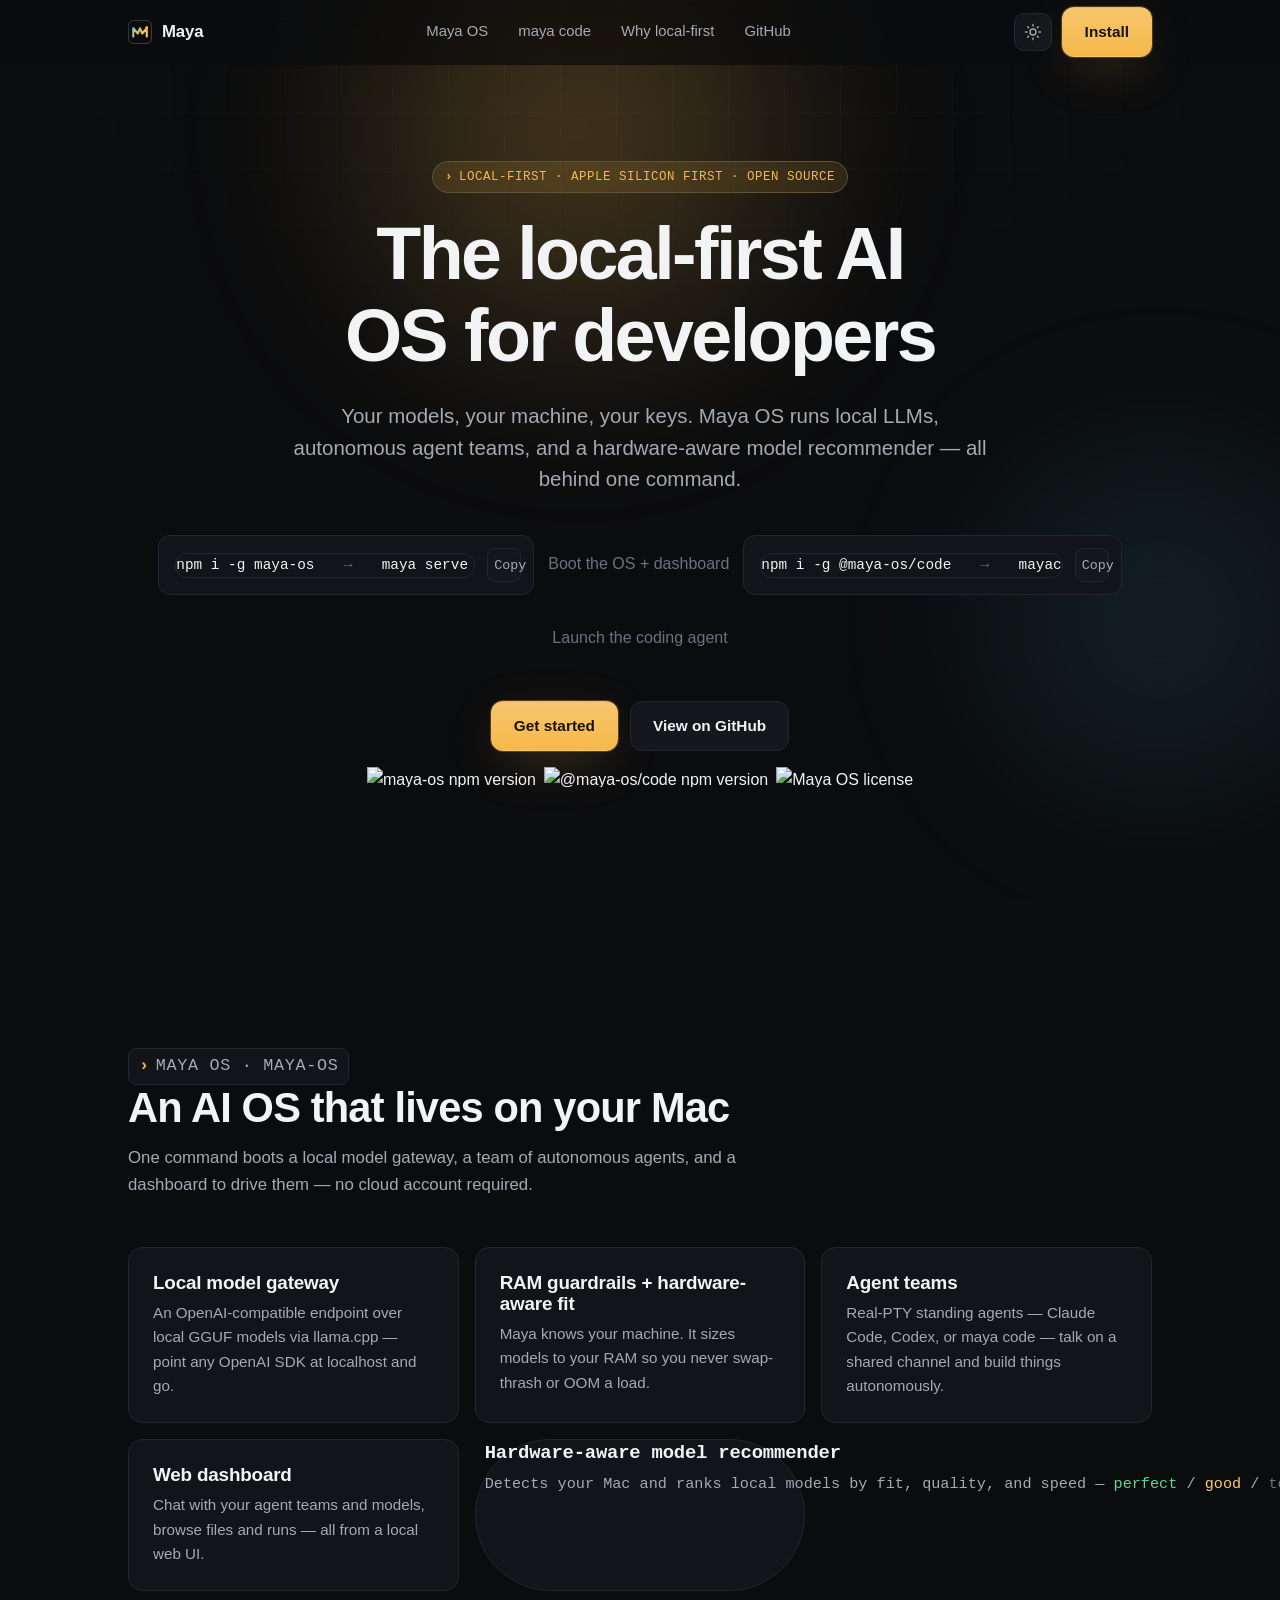
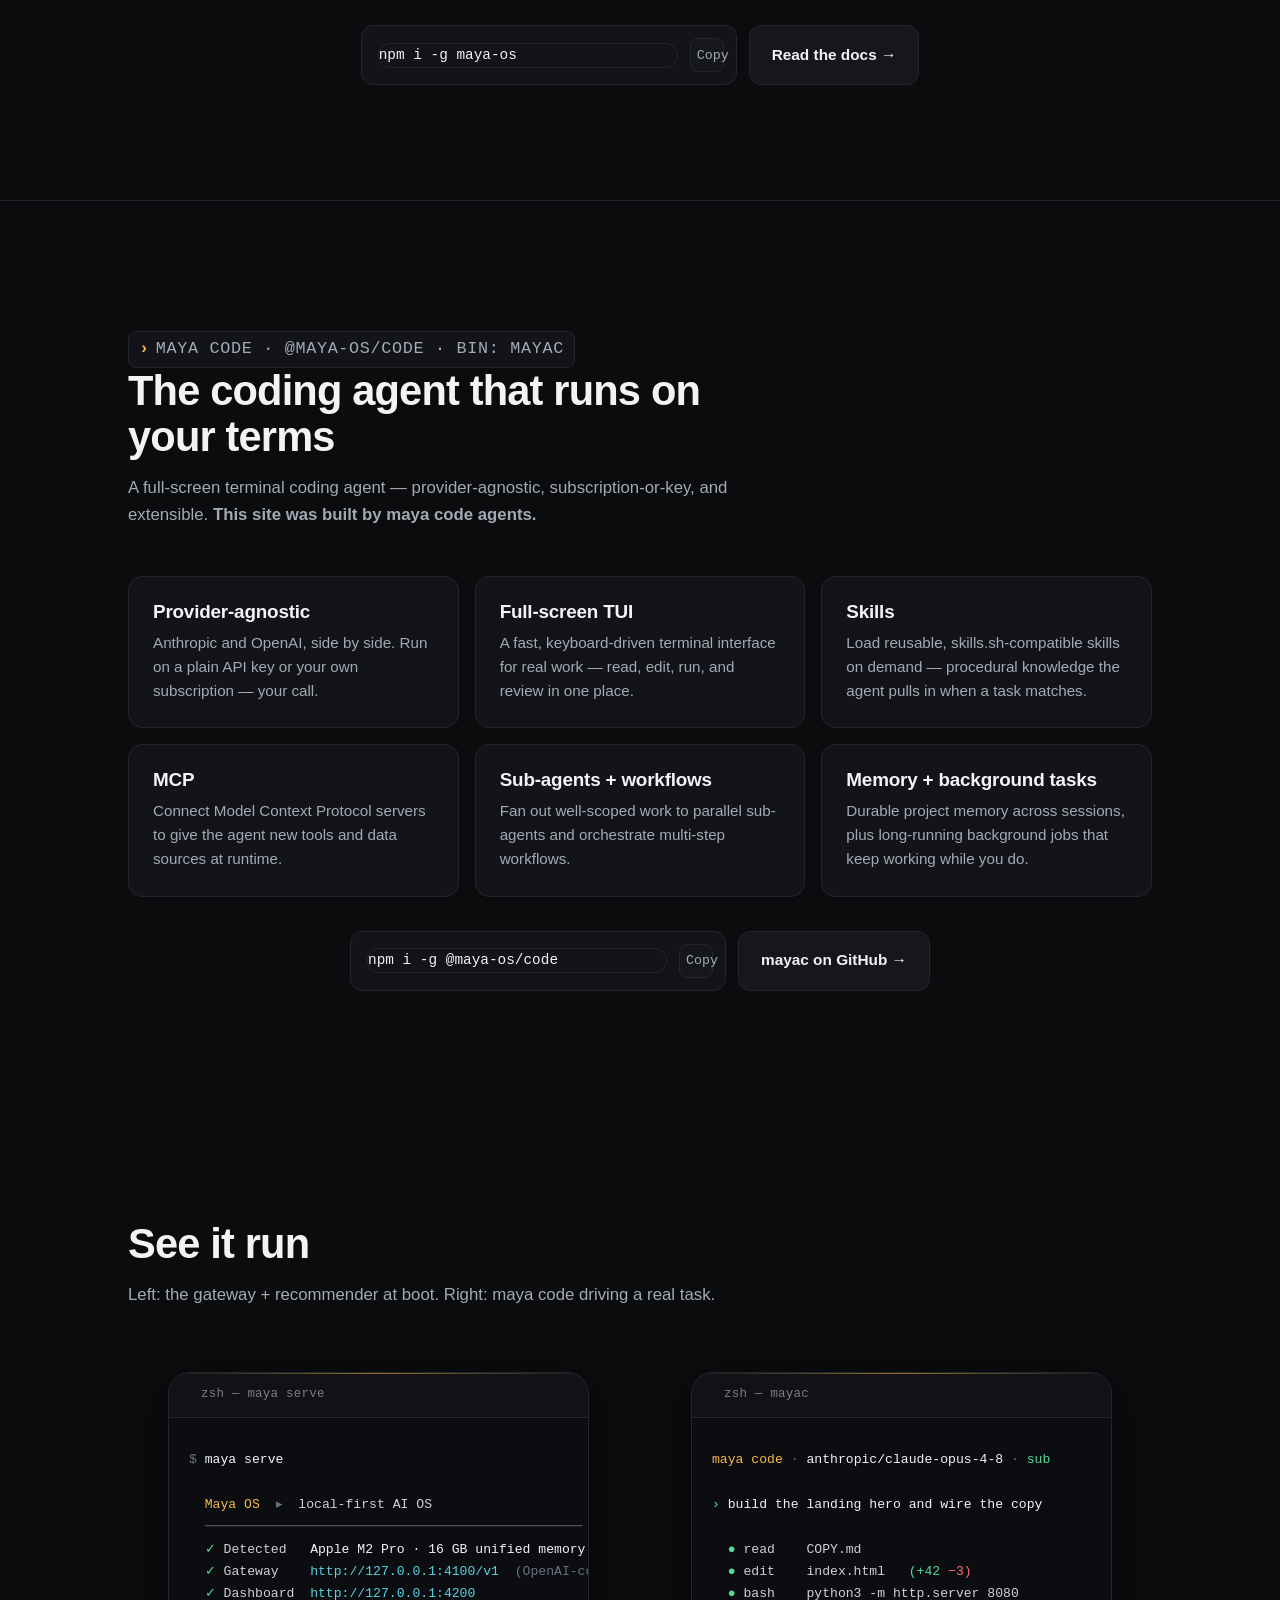
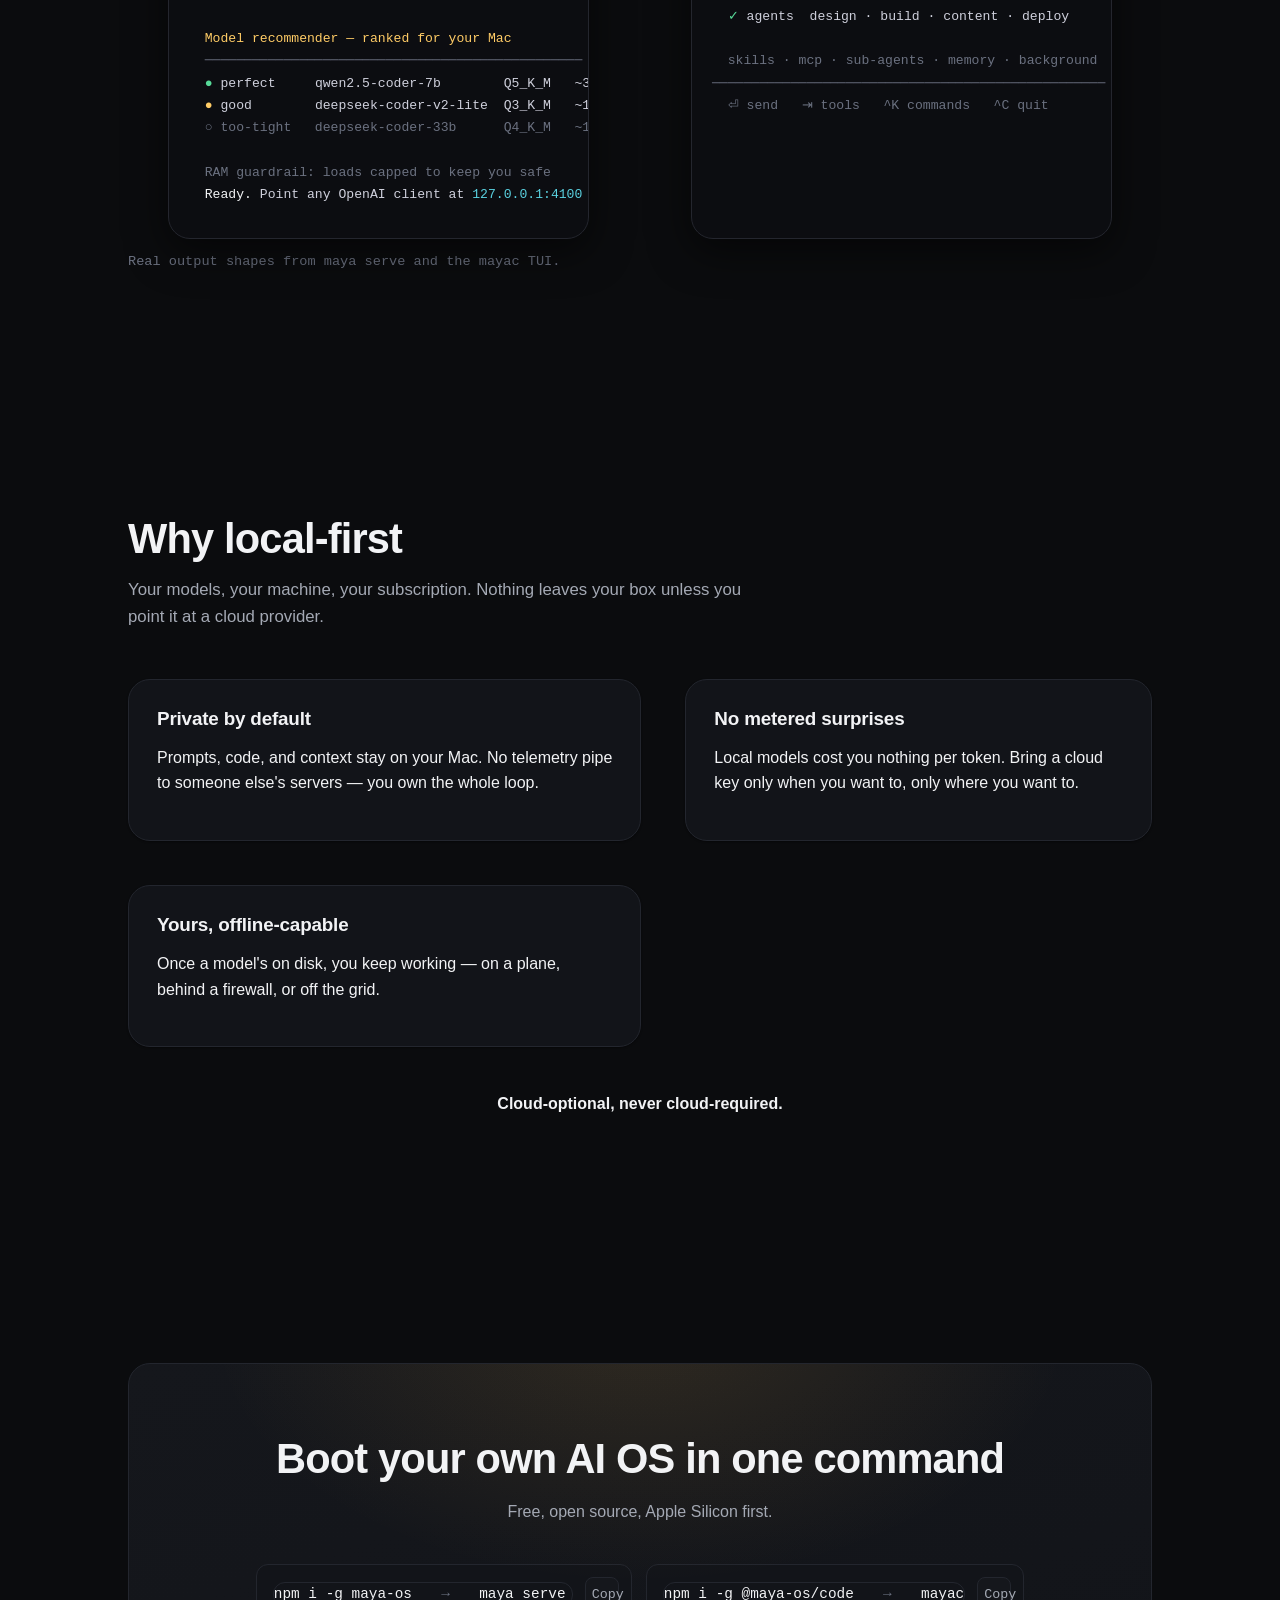
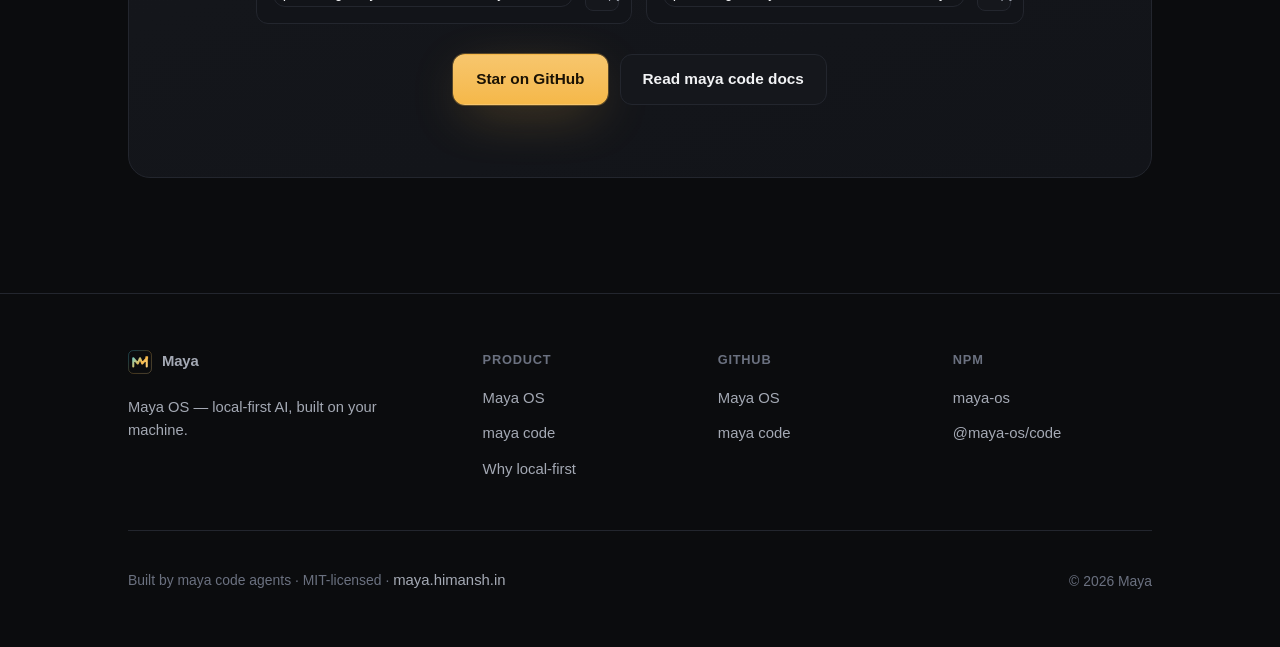
==== index.html @ 00406a9e "Maya OS landing page Static landing page for Maya OS and maya code: hero with copy-to-clipboard inst" ====
<!doctype html>
<html lang="en">
<head>
<meta charset="utf-8" />
<meta name="viewport" content="width=device-width, initial-scale=1" />

<title>Maya OS — the local-first AI OS for developers</title>
<meta name="description" content="Run local GGUF models, autonomous agent teams, and a hardware-aware model recommender on your own Mac. One command: maya serve. Plus maya code, the coding agent." />
<meta name="theme-color" content="#0b0c0e" media="(prefers-color-scheme: dark)" />
<meta name="theme-color" content="#ffffff" media="(prefers-color-scheme: light)" />
<meta name="color-scheme" content="dark light" />

<link rel="canonical" href="https://maya.himansh.in/" />

<!-- Icons -->
<link rel="icon" href="/favicon.svg" type="image/svg+xml" />
<link rel="icon" href="/favicon-32.png" sizes="32x32" type="image/png" />
<link rel="apple-touch-icon" href="/apple-touch-icon.png" />
<link rel="manifest" href="/site.webmanifest" />

<!-- Open Graph -->
<meta property="og:type" content="website" />
<meta property="og:site_name" content="Maya OS" />
<meta property="og:title" content="Maya OS — the local-first AI OS for developers" />
<meta property="og:description" content="Run local GGUF models, autonomous agent teams, and a hardware-aware model recommender on your own Mac. One command: maya serve. Plus maya code, the coding agent." />
<meta property="og:url" content="https://maya.himansh.in/" />
<meta property="og:image" content="https://maya.himansh.in/og-image.png" />
<meta property="og:image:width" content="1200" />
<meta property="og:image:height" content="630" />
<meta property="og:image:alt" content="Maya OS — a local-first AI OS for developers. Install: npm i -g maya-os → maya serve" />

<!-- Twitter -->
<meta name="twitter:card" content="summary_large_image" />
<meta name="twitter:title" content="Maya OS — the local-first AI OS for developers" />
<meta name="twitter:description" content="Run local GGUF models, autonomous agent teams, and a hardware-aware model recommender on your own Mac. One command: maya serve." />
<meta name="twitter:image" content="https://maya.himansh.in/og-image.png" />
<meta name="twitter:image:alt" content="Maya OS — a local-first AI OS for developers." />

<link rel="sitemap" type="application/xml" href="/sitemap.xml" />
<link rel="stylesheet" href="/styles.css" />
</head>
<body>
<a class="skip-link" href="#hero">Skip to content</a>

<div class="bg-fx" aria-hidden="true"><div class="grid-lines"></div></div>

<!-- ── nav ─────────────────────────────────────────────────────────── -->
<header class="nav">
  <div class="nav-inner container">
    <a class="brand" href="#hero" aria-label="Maya — home">
      <img src="/favicon.svg" alt="" width="24" height="24" />
      <span>Maya</span>
    </a>

    <nav class="nav-links nav-desktop-only" aria-label="Primary">
      <a href="#maya-os">Maya OS</a>
      <a href="#maya-code">maya code</a>
      <a href="#why-local-first">Why local-first</a>
      <a href="https://github.com/iamthehimansh/Maya-os" rel="noopener">GitHub</a>
    </nav>

    <div class="nav-right">
      <button id="theme-toggle" class="icon-btn theme-toggle" type="button" aria-label="Switch to light theme">
        <svg width="18" height="18" viewBox="0 0 24 24" fill="none" stroke="currentColor" stroke-width="1.8" stroke-linecap="round" aria-hidden="true">
          <circle cx="12" cy="12" r="4" /><path d="M12 2v2M12 20v2M2 12h2M20 12h2M4.9 4.9l1.4 1.4M17.7 17.7l1.4 1.4M19.1 4.9l-1.4 1.4M6.3 17.7l-1.4 1.4" />
        </svg>
      </button>
      <a class="btn btn-primary nav-cta" href="#get-started">Install</a>
    </div>
  </div>
</header>

<main>

  <!-- ── hero ──────────────────────────────────────────────────────── -->
  <section class="hero" id="hero">
    <div class="container wrap">
      <p class="eyebrow">Local-first · Apple&nbsp;Silicon first · Open source</p>
      <h1>The local-first AI OS for developers</h1>
      <p class="hero-sub">
        Your models, your machine, your keys. Maya OS runs local LLMs, autonomous agent
        teams, and a hardware-aware model recommender — all behind one command.
      </p>

      <div class="installs">
        <div class="copy-cmd">
          <code class="cmd">npm i -g maya-os<span class="t-dim">&nbsp;&nbsp;→&nbsp;&nbsp;</span>maya serve</code>
          <button class="copy-btn" type="button" data-copy="npm i -g maya-os" aria-label="Copy: npm i -g maya-os">Copy</button>
        </div>
        <p class="t-dim">Boot the OS + dashboard</p>

        <div class="copy-cmd">
          <code class="cmd">npm i -g @maya-os/code<span class="t-dim">&nbsp;&nbsp;→&nbsp;&nbsp;</span>mayac</code>
          <button class="copy-btn" type="button" data-copy="npm i -g @maya-os/code" aria-label="Copy: npm i -g @maya-os/code">Copy</button>
        </div>
        <p class="t-dim">Launch the coding agent</p>
      </div>

      <div class="hero-cta">
        <a class="btn btn-primary" href="#get-started">Get started</a>
        <a class="btn btn-ghost" href="https://github.com/iamthehimansh/Maya-os" rel="noopener">View on GitHub</a>
      </div>

      <p class="badges">
        <a href="https://www.npmjs.com/package/maya-os" rel="noopener"><img src="https://img.shields.io/npm/v/maya-os?color=6d5efc&label=maya-os" alt="maya-os npm version" height="20" /></a>
        <a href="https://www.npmjs.com/package/@maya-os/code" rel="noopener"><img src="https://img.shields.io/npm/v/%40maya-os%2Fcode?color=6d5efc&label=%40maya-os%2Fcode" alt="@maya-os/code npm version" height="20" /></a>
        <a href="https://github.com/iamthehimansh/Maya-os" rel="noopener"><img src="https://img.shields.io/github/license/iamthehimansh/Maya-os?color=444" alt="Maya OS license" height="20" /></a>
      </p>
    </div>
  </section>

  <!-- ── Maya OS ───────────────────────────────────────────────────── -->
  <section class="product" id="maya-os">
    <div class="container wrap">
      <div class="section-head reveal">
        <p class="eyebrow product-tag">Maya OS · maya-os</p>
        <h2>An AI OS that lives on your Mac</h2>
        <p class="lead">
          One command boots a local model gateway, a team of autonomous agents, and a
          dashboard to drive them — no cloud account required.
        </p>
      </div>

      <div class="feature-grid">
        <article class="card reveal">
          <h3>Local model gateway</h3>
          <p>An OpenAI-compatible endpoint over local GGUF models via llama.cpp — point any OpenAI SDK at localhost and go.</p>
        </article>
        <article class="card reveal">
          <h3>RAM guardrails + hardware-aware fit</h3>
          <p>Maya knows your machine. It sizes models to your RAM so you never swap-thrash or OOM a load.</p>
        </article>
        <article class="card reveal">
          <h3>Agent teams</h3>
          <p>Real-PTY standing agents — Claude Code, Codex, or maya code — talk on a shared channel and build things autonomously.</p>
        </article>
        <article class="card reveal">
          <h3>Web dashboard</h3>
          <p>Chat with your agent teams and models, browse files and runs — all from a local web UI.</p>
        </article>
        <article class="card fit reveal">
          <h3>Hardware-aware model recommender</h3>
          <p>Detects your Mac and ranks local models by fit, quality, and speed — <span class="t-green">perfect</span> / <span class="t-yellow">good</span> / <span class="t-dim">too-tight</span> — so you download the right one the first time.</p>
        </article>
      </div>

      <div class="hero-cta">
        <div class="copy-cmd">
          <code class="cmd">npm i -g maya-os</code>
          <button class="copy-btn" type="button" data-copy="npm i -g maya-os" aria-label="Copy: npm i -g maya-os">Copy</button>
        </div>
        <a class="btn btn-ghost" href="https://github.com/iamthehimansh/Maya-os" rel="noopener">Read the docs →</a>
      </div>
    </div>
  </section>

  <!-- ── maya code ─────────────────────────────────────────────────── -->
  <section class="product" id="maya-code">
    <div class="container wrap">
      <div class="section-head reveal">
        <p class="eyebrow product-tag">maya code · @maya-os/code · bin: mayac</p>
        <h2>The coding agent that runs on your terms</h2>
        <p class="lead">
          A full-screen terminal coding agent — provider-agnostic, subscription-or-key, and
          extensible. <strong>This site was built by maya code agents.</strong>
        </p>
      </div>

      <div class="feature-grid">
        <article class="card reveal">
          <h3>Provider-agnostic</h3>
          <p>Anthropic and OpenAI, side by side. Run on a plain API key or your own subscription — your call.</p>
        </article>
        <article class="card reveal">
          <h3>Full-screen TUI</h3>
          <p>A fast, keyboard-driven terminal interface for real work — read, edit, run, and review in one place.</p>
        </article>
        <article class="card reveal">
          <h3>Skills</h3>
          <p>Load reusable, skills.sh-compatible skills on demand — procedural knowledge the agent pulls in when a task matches.</p>
        </article>
        <article class="card reveal">
          <h3>MCP</h3>
          <p>Connect Model Context Protocol servers to give the agent new tools and data sources at runtime.</p>
        </article>
        <article class="card reveal">
          <h3>Sub-agents + workflows</h3>
          <p>Fan out well-scoped work to parallel sub-agents and orchestrate multi-step workflows.</p>
        </article>
        <article class="card reveal">
          <h3>Memory + background tasks</h3>
          <p>Durable project memory across sessions, plus long-running background jobs that keep working while you do.</p>
        </article>
      </div>

      <div class="hero-cta">
        <div class="copy-cmd">
          <code class="cmd">npm i -g @maya-os/code</code>
          <button class="copy-btn" type="button" data-copy="npm i -g @maya-os/code" aria-label="Copy: npm i -g @maya-os/code">Copy</button>
        </div>
        <a class="btn btn-ghost" href="https://github.com/iamthehimansh/Mayac" rel="noopener">mayac on GitHub →</a>
      </div>
    </div>
  </section>

  <!-- ── showcase ──────────────────────────────────────────────────── -->
  <section class="showcase" id="showcase">
    <div class="container wrap">
      <div class="section-head reveal">
        <h2>See it run</h2>
        <p class="lead">Left: the gateway + recommender at boot. Right: maya code driving a real task.</p>
      </div>

      <div class="showcase-grid">
        <figure class="terminal reveal">
          <div class="terminal__bar term-bar">
            <span class="term-dots" aria-hidden="true"></span>
            <span class="term-title">zsh — maya serve</span>
          </div>
          <pre class="terminal__body term-body"><code><span class="t-dim">$</span> <span class="t-white">maya serve</span>

  <span class="t-violet">Maya OS</span>  <span class="t-dim">▸</span>  local-first AI OS
  <span class="t-dim">────────────────────────────────────────────────</span>
  <span class="t-green">✓</span> Detected   <span class="t-white">Apple M2 Pro · 16 GB unified memory</span>
  <span class="t-green">✓</span> Gateway    <span class="t-cyan">http://127.0.0.1:4100/v1</span>  <span class="t-dim">(OpenAI-compatible)</span>
  <span class="t-green">✓</span> Dashboard  <span class="t-cyan">http://127.0.0.1:4200</span>

  <span class="t-yellow">Model recommender — ranked for your Mac</span>
  <span class="t-dim">────────────────────────────────────────────────</span>
  <span class="t-green">●</span> perfect     qwen2.5-coder-7b        Q5_K_M   ~30 tok/s
  <span class="t-yellow">●</span> good        deepseek-coder-v2-lite  Q3_K_M   ~110 tok/s
  <span class="t-dim">○ too-tight   deepseek-coder-33b      Q4_K_M   ~19 GB</span>

  <span class="t-dim">RAM guardrail: loads capped to keep you safe</span>
  <span class="t-white">Ready.</span> Point any OpenAI client at <span class="t-cyan">127.0.0.1:4100</span> <span class="t-dim">→</span></code></pre>
        </figure>

        <figure class="terminal reveal">
          <div class="terminal__bar term-bar">
            <span class="term-dots" aria-hidden="true"></span>
            <span class="term-title">zsh — mayac</span>
          </div>
          <pre class="terminal__body term-body"><code><span class="t-violet">maya code</span> <span class="t-dim">·</span> <span class="t-white">anthropic/claude-opus-4-8</span> <span class="t-dim">·</span> <span class="t-green">sub</span>

<span class="t-cyan">›</span> <span class="t-white">build the landing hero and wire the copy</span>

  <span class="t-green">●</span> read    COPY.md
  <span class="t-green">●</span> edit    index.html   <span class="t-green">(+42</span> <span class="t-red">−3)</span>
  <span class="t-green">●</span> bash    python3 -m http.server 8080
  <span class="t-green">✓</span> agents  design · build · content · deploy

  <span class="t-dim">skills · mcp · sub-agents · memory · background</span>
<span class="t-dim">──────────────────────────────────────────────────</span>
  <span class="t-dim">⏎ send   ⇥ tools   ^K commands   ^C quit</span></code></pre>
        </figure>
      </div>
      <p class="term-caption">Real output shapes from <code>maya serve</code> and the <code>mayac</code> TUI.</p>
    </div>
  </section>

  <!-- ── why local-first ───────────────────────────────────────────── -->
  <section class="local" id="why-local-first">
    <div class="container wrap">
      <div class="section-head reveal">
        <h2>Why local-first</h2>
        <p class="lead">
          Your models, your machine, your subscription. Nothing leaves your box unless you
          point it at a cloud provider.
        </p>
      </div>

      <div class="local-grid">
        <article class="local-panel reveal">
          <h3>Private by default</h3>
          <p>Prompts, code, and context stay on your Mac. No telemetry pipe to someone else's servers — you own the whole loop.</p>
        </article>
        <article class="local-panel reveal">
          <h3>No metered surprises</h3>
          <p>Local models cost you nothing per token. Bring a cloud key only when you want to, only where you want to.</p>
        </article>
        <article class="local-panel reveal">
          <h3>Yours, offline-capable</h3>
          <p>Once a model's on disk, you keep working — on a plane, behind a firewall, or off the grid.</p>
        </article>
      </div>

      <p class="trust"><strong>Cloud-optional, never cloud-required.</strong></p>
    </div>
  </section>

  <!-- ── final CTA ─────────────────────────────────────────────────── -->
  <section class="cta-band" id="get-started">
    <div class="container wrap">
      <div class="cta-panel reveal">
        <h2>Boot your own AI OS in one command</h2>
        <p class="lead">Free, open source, Apple Silicon first.</p>

        <div class="installs">
          <div class="copy-cmd">
            <code class="cmd">npm i -g maya-os<span class="t-dim">&nbsp;&nbsp;→&nbsp;&nbsp;</span>maya serve</code>
            <button class="copy-btn" type="button" data-copy="npm i -g maya-os" aria-label="Copy: npm i -g maya-os">Copy</button>
          </div>
          <div class="copy-cmd">
            <code class="cmd">npm i -g @maya-os/code<span class="t-dim">&nbsp;&nbsp;→&nbsp;&nbsp;</span>mayac</code>
            <button class="copy-btn" type="button" data-copy="npm i -g @maya-os/code" aria-label="Copy: npm i -g @maya-os/code">Copy</button>
          </div>
        </div>

        <div class="hero-cta">
          <a class="btn btn-primary" href="https://github.com/iamthehimansh/Maya-os" rel="noopener">Star on GitHub</a>
          <a class="btn btn-ghost" href="https://github.com/iamthehimansh/Mayac" rel="noopener">Read maya code docs</a>
        </div>
      </div>
    </div>
  </section>

</main>

<!-- ── footer ──────────────────────────────────────────────────────── -->
<footer class="footer">
  <div class="container wrap">
    <div class="footer-grid">
      <div class="footer-brand">
        <a class="brand" href="#hero" aria-label="Maya — home">
          <img src="/favicon.svg" alt="" width="24" height="24" />
          <span>Maya</span>
        </a>
        <p class="t-dim">Maya OS — local-first AI, built on your machine.</p>
      </div>

      <nav aria-label="Product">
        <h4>Product</h4>
        <ul>
          <li><a href="https://www.npmjs.com/package/maya-os" rel="noopener">Maya OS</a></li>
          <li><a href="https://www.npmjs.com/package/@maya-os/code" rel="noopener">maya code</a></li>
          <li><a href="#why-local-first">Why local-first</a></li>
        </ul>
      </nav>

      <nav aria-label="GitHub">
        <h4>GitHub</h4>
        <ul>
          <li><a href="https://github.com/iamthehimansh/Maya-os" rel="noopener">Maya OS</a></li>
          <li><a href="https://github.com/iamthehimansh/Mayac" rel="noopener">maya code</a></li>
        </ul>
      </nav>

      <nav aria-label="npm">
        <h4>npm</h4>
        <ul>
          <li><a href="https://www.npmjs.com/package/maya-os" rel="noopener">maya-os</a></li>
          <li><a href="https://www.npmjs.com/package/@maya-os/code" rel="noopener">@maya-os/code</a></li>
        </ul>
      </nav>
    </div>

    <div class="footer-bottom">
      <p>Built by maya code agents · MIT-licensed · <a href="https://maya.himansh.in">maya.himansh.in</a></p>
      <p class="t-dim">© <span id="year">2026</span> Maya</p>
    </div>
  </div>
</footer>

<div id="toast" class="toast" role="status" aria-live="polite"></div>

<script src="/main.js" defer></script>
</body>
</html>
---- styles.css ----
/* ==========================================================================
   Maya — landing page styles
   Static, dependency-free. Dark by default, light supported.
   ========================================================================== */

:root {
  /* palette (dark, default) — "your machine, your heat" */
  --bg:            #0b0c0e;
  --bg-elev:       #101216;
  --bg-elev-2:     #15171c;
  --surface:       #121419;
  --border:        #23262e;
  --border-strong: #343842;
  --text:          #f2f3f5;
  --text-dim:      #a4a9b4;
  --text-faint:    #6b7180;
  --accent:        #f5b849;   /* amber — local filament / warmth */
  --accent-2:      #5ad1e0;   /* cyan — cool secondary */
  --accent-ink:    #1a1204;   /* text on amber fills */
  --accent-soft:   rgba(245,184,73,0.12);
  --danger:        #ff6b6b;
  --warn:          #ffcc66;
  --ok:            #57d998;

  /* terminal */
  --term-bg:       #0c0d11;
  --term-border:   #24262e;

  --radius:   14px;
  --radius-sm: 9px;
  --radius-lg: 22px;

  --shadow-1: 0 1px 2px rgba(0,0,0,.4);
  --shadow-2: 0 12px 40px rgba(0,0,0,.55);
  --shadow-glow: 0 0 0 1px rgba(245,184,73,.28), 0 14px 54px -14px rgba(245,184,73,.42);

  --font-sans: "Inter", -apple-system, BlinkMacSystemFont, "Segoe UI", Roboto, Helvetica, Arial, sans-serif;
  --font-mono: "JetBrains Mono", ui-monospace, "SF Mono", SFMono-Regular, Menlo, Consolas, monospace;

  --maxw: 1120px;
  --gutter: clamp(20px, 5vw, 48px);
}

:root[data-theme="light"] {
  --bg:            #fcfbf8;
  --bg-elev:       #ffffff;
  --bg-elev-2:     #f5f3ee;
  --surface:       #ffffff;
  --border:        #e9e6dd;
  --border-strong: #d7d2c6;
  --text:          #161513;
  --text-dim:      #565248;
  --text-faint:    #8e897d;
  --accent:        #b47200;   /* deepened amber for AA contrast on light */
  --accent-2:      #0f8fa0;
  --accent-ink:    #ffffff;
  --accent-soft:   rgba(180,114,0,0.10);
  --term-bg:       #0c0d11;   /* keep terminal dark for realism */
  --term-border:   #24262e;
  --shadow-2: 0 12px 40px rgba(40,34,16,.10);
  --shadow-glow: 0 0 0 1px rgba(180,114,0,.22), 0 14px 54px -14px rgba(180,114,0,.28);
}

/* --------------------------------------------------------------- reset --- */
*, *::before, *::after { box-sizing: border-box; }
html { -webkit-text-size-adjust: 100%; scroll-behavior: smooth; }
@media (prefers-reduced-motion: reduce) {
  html { scroll-behavior: auto; }
  *, *::before, *::after { animation-duration: .001ms !important; transition-duration: .001ms !important; }
}
body {
  margin: 0;
  font-family: var(--font-sans);
  background: var(--bg);
  color: var(--text);
  line-height: 1.6;
  font-size: 16px;
  -webkit-font-smoothing: antialiased;
  text-rendering: optimizeLegibility;
  overflow-x: hidden;
}
img { max-width: 100%; display: block; }
a { color: inherit; text-decoration: none; }
button { font-family: inherit; cursor: pointer; }
:focus-visible {
  outline: 2px solid var(--accent);
  outline-offset: 3px;
  border-radius: 4px;
}
.skip-link {
  position: absolute; left: -999px; top: 0; z-index: 999;
  background: var(--accent); color: #fff; padding: 10px 16px; border-radius: 0 0 8px 0;
}
.skip-link:focus { left: 0; }

/* ------------------------------------------------------------ layout ---- */
.wrap { width: 100%; max-width: var(--maxw); margin-inline: auto; padding-inline: var(--gutter); }
section { padding-block: clamp(64px, 9vw, 120px); position: relative; }
.eyebrow {
  display: inline-flex; align-items: center; gap: 8px;
  font-family: var(--font-mono); font-size: 12.5px; letter-spacing: .04em;
  text-transform: uppercase; color: var(--accent);
  background: var(--accent-soft); border: 1px solid color-mix(in srgb, var(--accent) 30%, var(--border));
  padding: 5px 12px; border-radius: 100px; margin: 0 0 20px;
}
.eyebrow::before {
  content: "›"; color: var(--accent); font-weight: 700; margin-right: -2px;
}
h1, h2, h3 { line-height: 1.12; letter-spacing: -0.02em; margin: 0; font-weight: 700; }
h2 { font-size: clamp(1.7rem, 3.4vw, 2.6rem); }
h3 { font-size: 1.18rem; letter-spacing: -0.01em; }
.section-head { max-width: 640px; margin-bottom: 48px; }
.section-head p { color: var(--text-dim); font-size: 1.05rem; margin: 14px 0 0; }
.lead { color: var(--text-dim); }

/* background glow */
.bg-fx {
  position: fixed; inset: 0; z-index: -1; pointer-events: none; overflow: hidden;
}
.bg-fx::before, .bg-fx::after {
  content: ""; position: absolute; border-radius: 50%; filter: blur(90px); opacity: .5;
}
.bg-fx::before {
  width: 620px; height: 620px; top: -180px; left: 50%; transform: translateX(-60%);
  background: radial-gradient(circle at center, var(--accent) 0%, transparent 68%);
  opacity: .32;
}
.bg-fx::after {
  width: 480px; height: 480px; top: 380px; right: -120px;
  background: radial-gradient(circle at center, var(--accent-2) 0%, transparent 70%);
  opacity: .16;
}
.grid-lines {
  position: fixed; inset: 0; z-index: -1; pointer-events: none;
  background-image:
    linear-gradient(var(--border) 1px, transparent 1px),
    linear-gradient(90deg, var(--border) 1px, transparent 1px);
  background-size: 56px 56px;
  mask-image: radial-gradient(ellipse 80% 55% at 50% 0%, #000 0%, transparent 75%);
  -webkit-mask-image: radial-gradient(ellipse 80% 55% at 50% 0%, #000 0%, transparent 75%);
  opacity: .35;
}

/* ------------------------------------------------------------ nav ------- */
.nav {
  position: sticky; top: 0; z-index: 100;
  backdrop-filter: saturate(180%) blur(14px);
  -webkit-backdrop-filter: saturate(180%) blur(14px);
  background: color-mix(in srgb, var(--bg) 72%, transparent);
  border-bottom: 1px solid transparent;
  transition: border-color .2s ease, background .2s ease;
}
.nav.scrolled { border-bottom-color: var(--border); }
.nav-inner {
  display: flex; align-items: center; justify-content: space-between;
  height: 64px; gap: 20px;
}
.brand { display: inline-flex; align-items: center; gap: 10px; font-weight: 700; letter-spacing: -.01em; font-size: 1.05rem; }
.brand .logo { width: 28px; height: 28px; }
.nav-links { display: flex; align-items: center; gap: 6px; }
.nav-links a {
  color: var(--text-dim); font-size: .93rem; padding: 8px 12px; border-radius: 8px;
  transition: color .15s ease, background .15s ease;
}
.nav-links a:hover { color: var(--text); background: var(--bg-elev-2); }
.nav-right { display: flex; align-items: center; gap: 10px; }
.icon-btn {
  width: 38px; height: 38px; display: inline-grid; place-items: center;
  background: var(--bg-elev-2); border: 1px solid var(--border); border-radius: 10px;
  color: var(--text-dim); transition: color .15s ease, border-color .15s ease, transform .1s ease;
}
.icon-btn:hover { color: var(--text); border-color: var(--border-strong); }
.icon-btn:active { transform: scale(.94); }
.icon-btn svg { width: 18px; height: 18px; }
.theme-toggle .sun { display: none; }
:root[data-theme="light"] .theme-toggle .sun { display: block; }
:root[data-theme="light"] .theme-toggle .moon { display: none; }
.nav-desktop-only { display: flex; }
.nav-cta {
  display: inline-flex; align-items: center; gap: 8px;
  background: var(--text); color: var(--bg); font-weight: 600; font-size: .9rem;
  padding: 9px 16px; border-radius: 10px; transition: opacity .15s ease, transform .1s ease;
}
.nav-cta:hover { opacity: .88; }
.nav-cta:active { transform: scale(.97); }

/* ------------------------------------------------------------ buttons --- */
.btn {
  display: inline-flex; align-items: center; justify-content: center; gap: 9px;
  font-weight: 600; font-size: .96rem; padding: 12px 22px; border-radius: 12px;
  border: 1px solid transparent; transition: transform .1s ease, opacity .15s ease, border-color .15s ease, background .15s ease;
  white-space: nowrap;
}
.btn:active { transform: translateY(1px); }
.btn-primary {
  background: linear-gradient(180deg, color-mix(in srgb, var(--accent) 90%, #fff 22%), var(--accent));
  color: var(--accent-ink); box-shadow: var(--shadow-glow); font-weight: 700;
}
.btn-primary:hover { opacity: .93; }
:root[data-theme="light"] .btn-primary { color: #fff; }
.btn-ghost { background: var(--bg-elev-2); color: var(--text); border-color: var(--border); }
.btn-ghost:hover { border-color: var(--border-strong); }
.btn svg { width: 18px; height: 18px; }

/* ------------------------------------------------------------ hero ------ */
.hero { padding-top: clamp(56px, 8vw, 96px); text-align: center; }
.hero-badge {
  display: inline-flex; align-items: center; gap: 9px; font-size: .84rem;
  color: var(--text-dim); background: var(--surface); border: 1px solid var(--border);
  padding: 6px 14px 6px 8px; border-radius: 100px; margin-bottom: 28px;
}
.hero-badge .dot { width: 7px; height: 7px; border-radius: 50%; background: var(--ok); box-shadow: 0 0 0 4px color-mix(in srgb, var(--ok) 22%, transparent); }
.hero-badge b { color: var(--text); font-weight: 600; }
.hero h1 {
  font-size: clamp(2.4rem, 6.2vw, 4.6rem); font-weight: 800; letter-spacing: -0.035em;
  max-width: 15ch; margin-inline: auto;
}
.hero h1 .grad {
  background: linear-gradient(105deg, var(--accent-2) 0%, var(--accent) 55%, #ffd98a 100%);
  -webkit-background-clip: text; background-clip: text; color: transparent;
}
:root[data-theme="light"] .hero h1 .grad {
  background: linear-gradient(105deg, var(--accent-2) 0%, var(--accent) 60%, #916000 100%);
  -webkit-background-clip: text; background-clip: text; color: transparent;
}
.hero-sub {
  font-size: clamp(1.05rem, 2vw, 1.28rem); color: var(--text-dim);
  max-width: 62ch; margin: 22px auto 0; line-height: 1.55;
}
.hero-cta { display: flex; gap: 12px; justify-content: center; flex-wrap: wrap; margin-top: 34px; }

/* copy-command blocks */
.installs { display: flex; gap: 14px; justify-content: center; flex-wrap: wrap; margin-top: 40px; }
.cmd {
  display: flex; align-items: center; gap: 12px; text-align: left;
  background: var(--surface); border: 1px solid var(--border); border-radius: 12px;
  padding: 12px 12px 12px 16px; font-family: var(--font-mono); font-size: .9rem;
  min-width: 300px; transition: border-color .15s ease;
}
.cmd:hover { border-color: var(--border-strong); }
.cmd .prompt { color: var(--accent-2); user-select: none; }
.cmd code { color: var(--text); background: none; padding: 0; white-space: nowrap; }
.cmd .arrow { color: var(--text-faint); }
.cmd .run { color: var(--accent); }
.cmd .copy {
  margin-left: auto; flex: none; width: 34px; height: 34px; display: grid; place-items: center;
  background: var(--bg-elev-2); border: 1px solid var(--border); border-radius: 8px;
  color: var(--text-dim); transition: color .15s ease, border-color .15s ease, background .15s ease;
}
.cmd .copy:hover { color: var(--text); border-color: var(--border-strong); }
.cmd .copy svg { width: 15px; height: 15px; }
.cmd .copy.copied { color: var(--ok); border-color: color-mix(in srgb, var(--ok) 50%, var(--border)); }
.cmd .copy .check { display: none; }
.cmd .copy.copied .check { display: block; }
.cmd .copy.copied .clip { display: none; }

/* trust row */
.trust { display: flex; gap: 26px; justify-content: center; flex-wrap: wrap; margin-top: 44px; }
.badges { display: flex; gap: 8px; flex-wrap: wrap; justify-content: center; }
.badges img { height: 20px; }

/* ------------------------------------------------------- terminal ------- */
.showcase { display: grid; gap: 22px; }
.terminal {
  background: var(--term-bg); border: 1px solid var(--term-border); border-radius: var(--radius-lg);
  box-shadow: var(--shadow-2); overflow: hidden; font-family: var(--font-mono);
  position: relative;
}
.terminal::before {
  content: ""; position: absolute; top: 0; left: 0; right: 0; height: 1px; pointer-events: none;
  background: linear-gradient(90deg, transparent, color-mix(in srgb, var(--accent) 70%, transparent), transparent);
  opacity: .8;
}
.term-bar {
  display: flex; align-items: center; gap: 8px; padding: 12px 16px;
  border-bottom: 1px solid var(--term-border); background: rgba(255,255,255,.02);
}
.term-dots { display: flex; gap: 7px; }
.term-dots i { width: 12px; height: 12px; border-radius: 50%; display: block; }
.term-dots .r { background: #ff5f57; } .term-dots .y { background: #febc2e; } .term-dots .g { background: #28c840; }
.term-title { margin-left: 8px; color: #7d7d8a; font-size: .78rem; letter-spacing: .02em; }
.term-body {
  padding: 18px 20px; font-size: .82rem; line-height: 1.7; color: #cfcfe0;
  overflow-x: auto; white-space: pre; tab-size: 2;
}
.term-body .c-dim   { color: #6b7180; }
.term-body .c-green { color: #57d998; }
.term-body .c-cyan  { color: #5ad1e0; }
.term-body .c-violet{ color: #f5b849; }   /* remapped to amber — our highlight */
.term-body .c-yellow{ color: #ffcc66; }
.term-body .c-pink  { color: #ff9ec4; }
.term-body .c-white { color: #f2f3f5; }
.term-body .c-red   { color: #ff6b6b; }

/* live-typing caret (hero terminal signature) */
.term-body .caret {
  display: inline-block; width: 8px; height: 1.05em; vertical-align: text-bottom;
  background: var(--accent); margin-left: 1px; border-radius: 1px;
  animation: caret-blink 1.05s steps(1) infinite;
}
@keyframes caret-blink { 0%,50% { opacity: 1; } 50.01%,100% { opacity: 0; } }
@media (prefers-reduced-motion: reduce) { .term-body .caret { animation: none; opacity: 1; } }
.term-caption { color: var(--text-faint); font-size: .85rem; font-family: var(--font-mono); margin-top: -4px; }
.showcase-grid { display: grid; grid-template-columns: 1fr 1fr; gap: 22px; }
@media (max-width: 860px) { .showcase-grid { grid-template-columns: 1fr; } }

/* ------------------------------------------------------- features ------- */
.product { scroll-margin-top: 80px; }
.product + .product { border-top: 1px solid var(--border); }
.product-head { display: flex; align-items: center; gap: 14px; margin-bottom: 8px; }
.product-tag {
  font-family: var(--font-mono); font-size: .8rem; color: var(--accent-2);
  background: var(--surface); border: 1px solid var(--border); padding: 4px 10px; border-radius: 8px;
}
.feature-grid {
  display: grid; grid-template-columns: repeat(auto-fit, minmax(260px, 1fr)); gap: 16px; margin-top: 40px;
}
.card {
  background: var(--surface); border: 1px solid var(--border); border-radius: var(--radius);
  padding: 24px; transition: border-color .18s ease, transform .18s ease, background .18s ease;
}
.card:hover { border-color: var(--border-strong); transform: translateY(-3px); }
.card .ico {
  width: 42px; height: 42px; border-radius: 11px; display: grid; place-items: center; margin-bottom: 16px;
  background: var(--accent-soft); border: 1px solid var(--border); color: var(--accent);
}
.card .ico svg { width: 21px; height: 21px; }
.card h3 { margin-bottom: 8px; }
.card p { color: var(--text-dim); font-size: .95rem; margin: 0; }

/* ------------------------------------------------------- local-first --- */
.local { }
.local-grid { display: grid; grid-template-columns: 1.1fr 1fr; gap: 44px; align-items: center; }
@media (max-width: 860px) { .local-grid { grid-template-columns: 1fr; gap: 32px; } }
.local ul { list-style: none; padding: 0; margin: 26px 0 0; display: grid; gap: 14px; }
.local li { display: flex; gap: 13px; align-items: flex-start; color: var(--text-dim); }
.local li .tick {
  flex: none; width: 22px; height: 22px; border-radius: 6px; margin-top: 2px;
  display: grid; place-items: center; background: var(--accent-soft); color: var(--accent);
}
.local li .tick svg { width: 13px; height: 13px; }
.local li b { color: var(--text); font-weight: 600; }
.local-panel {
  background: var(--surface); border: 1px solid var(--border); border-radius: var(--radius-lg);
  padding: 28px; box-shadow: var(--shadow-1);
}
.recommender-row {
  display: flex; align-items: center; justify-content: space-between; gap: 12px;
  padding: 13px 0; border-bottom: 1px solid var(--border); font-size: .92rem;
}
.recommender-row:last-child { border-bottom: none; }
.recommender-row .model { font-family: var(--font-mono); color: var(--text); }
.recommender-row .meta { color: var(--text-faint); font-size: .8rem; }
.fit { font-family: var(--font-mono); font-size: .78rem; padding: 3px 9px; border-radius: 100px; white-space: nowrap; }
.fit.perfect { color: var(--ok); background: color-mix(in srgb, var(--ok) 15%, transparent); }
.fit.good    { color: var(--warn); background: color-mix(in srgb, var(--warn) 15%, transparent); }
.fit.tight   { color: var(--danger); background: color-mix(in srgb, var(--danger) 15%, transparent); }

/* ------------------------------------------------------- cta band ------- */
.cta-band { text-align: center; }
.cta-panel {
  background: linear-gradient(160deg, var(--bg-elev-2), var(--surface));
  border: 1px solid var(--border); border-radius: var(--radius-lg);
  padding: clamp(40px, 6vw, 72px); position: relative; overflow: hidden;
}
.cta-panel::before {
  content: ""; position: absolute; inset: 0; pointer-events: none;
  background: radial-gradient(ellipse 60% 90% at 50% -10%, var(--accent-soft), transparent 70%);
}
.cta-panel h2 { position: relative; }
.cta-panel p { position: relative; color: var(--text-dim); max-width: 52ch; margin: 16px auto 0; }
.cta-panel .hero-cta { margin-top: 30px; }

/* ------------------------------------------------------- footer --------- */
.footer { border-top: 1px solid var(--border); padding-block: 56px 40px; }
.footer-grid {
  display: grid; grid-template-columns: 1.6fr repeat(3, 1fr); gap: 36px;
}
@media (max-width: 720px) { .footer-grid { grid-template-columns: 1fr 1fr; gap: 28px; } }
.footer-brand p { color: var(--text-dim); font-size: .92rem; max-width: 34ch; margin: 14px 0 0; }
.footer h4 { font-size: .8rem; text-transform: uppercase; letter-spacing: .06em; color: var(--text-faint); margin: 0 0 14px; font-weight: 600; }
.footer ul { list-style: none; padding: 0; margin: 0; display: grid; gap: 10px; }
.footer a { color: var(--text-dim); font-size: .93rem; transition: color .15s ease; }
.footer a:hover { color: var(--text); }
.footer-bottom {
  display: flex; align-items: center; justify-content: space-between; gap: 16px; flex-wrap: wrap;
  margin-top: 48px; padding-top: 24px; border-top: 1px solid var(--border);
  color: var(--text-faint); font-size: .87rem;
}
.footer-social { display: flex; gap: 8px; }

/* ------------------------------------------------------- misc ----------- */
.reveal { opacity: 0; transform: translateY(16px); transition: opacity .6s ease, transform .6s ease; }
.reveal.in { opacity: 1; transform: none; }

/* toast */
.toast {
  position: fixed; bottom: 24px; left: 50%; transform: translateX(-50%) translateY(20px);
  background: var(--text); color: var(--bg); font-size: .88rem; font-weight: 600;
  padding: 10px 18px; border-radius: 100px; box-shadow: var(--shadow-2);
  opacity: 0; pointer-events: none; transition: opacity .2s ease, transform .2s ease; z-index: 200;
}
.toast.show { opacity: 1; transform: translateX(-50%) translateY(0); }

/* mobile nav */
@media (max-width: 720px) {
  .nav-links { display: none; }
  .cmd { min-width: 0; width: 100%; }
  .installs { flex-direction: column; }
}

/* ==========================================================================
   COMPAT ALIAS LAYER — accept @build's BEM naming as well as the scaffold's.
   Lets index.html use either .copy/.term-body/.wrap/.theme-toggle (scaffold)
   OR .copy-btn/.terminal__body/.container/#theme-toggle (BEM). Delete once
   the final index.html naming is confirmed.
   ========================================================================== */

/* layout container */
.container { width: 100%; max-width: var(--maxw); margin-inline: auto; padding-inline: var(--gutter); }

/* copy command block + button */
.copy-cmd {
  display: flex; align-items: center; gap: 12px; text-align: left;
  background: var(--surface); border: 1px solid var(--border); border-radius: 12px;
  padding: 12px 12px 12px 16px; font-family: var(--font-mono); font-size: .9rem;
  min-width: 300px; transition: border-color .15s ease;
}
.copy-cmd:hover { border-color: var(--border-strong); }
.copy-cmd .prompt { color: var(--accent-2); user-select: none; }
.copy-cmd code { color: var(--text); background: none; padding: 0; white-space: nowrap; }
.copy-cmd .arrow { color: var(--text-faint); }
.copy-cmd .run { color: var(--accent); }
.copy-btn {
  margin-left: auto; flex: none; width: 34px; height: 34px; display: grid; place-items: center;
  background: var(--bg-elev-2); border: 1px solid var(--border); border-radius: 8px;
  color: var(--text-dim); transition: color .15s ease, border-color .15s ease, background .15s ease;
}
.copy-btn:hover { color: var(--text); border-color: var(--border-strong); }
.copy-btn svg { width: 15px; height: 15px; }
.copy-btn.is-copied, .copy-btn.copied { color: var(--ok); border-color: color-mix(in srgb, var(--ok) 50%, var(--border)); }
.copy-btn .check, .copy-btn.is-copied .clip, .copy-btn.copied .clip { display: none; }
.copy-btn.is-copied .check, .copy-btn.copied .check { display: block; }

/* theme toggle by id */
#theme-toggle {
  width: 38px; height: 38px; display: inline-grid; place-items: center;
  background: var(--bg-elev-2); border: 1px solid var(--border); border-radius: 10px;
  color: var(--text-dim); transition: color .15s ease, border-color .15s ease, transform .1s ease;
}
#theme-toggle:hover { color: var(--text); border-color: var(--border-strong); }
#theme-toggle:active { transform: scale(.94); }
#theme-toggle svg { width: 18px; height: 18px; }
#theme-toggle .sun { display: none; }
:root[data-theme="light"] #theme-toggle .sun { display: block; }
:root[data-theme="light"] #theme-toggle .moon { display: none; }

/* terminal BEM */
.terminal__bar {
  display: flex; align-items: center; gap: 8px; padding: 12px 16px;
  border-bottom: 1px solid var(--term-border); background: rgba(255,255,255,.02);
}
.terminal__body {
  padding: 18px 20px; font-size: .82rem; line-height: 1.7; color: #cfd0dc;
  overflow-x: auto; white-space: pre; tab-size: 2; font-family: var(--font-mono);
}
.terminal__body .caret {
  display: inline-block; width: 8px; height: 1.05em; vertical-align: text-bottom;
  background: var(--accent); margin-left: 1px; border-radius: 1px;
  animation: caret-blink 1.05s steps(1) infinite;
}
@media (prefers-reduced-motion: reduce) { .terminal__body .caret { animation: none; opacity: 1; } }

/* terminal color spans — BEM .t-* names mapped to same palette as .c-* */
.t-dim   { color: #6b7180; }
.t-green { color: #57d998; }
.t-cyan  { color: #5ad1e0; }
.t-violet, .t-amber { color: #f5b849; }   /* amber highlight */
.t-yellow { color: #ffcc66; }
.t-pink  { color: #ff9ec4; }
.t-white { color: #f2f3f5; }
.t-red   { color: #ff6b6b; }
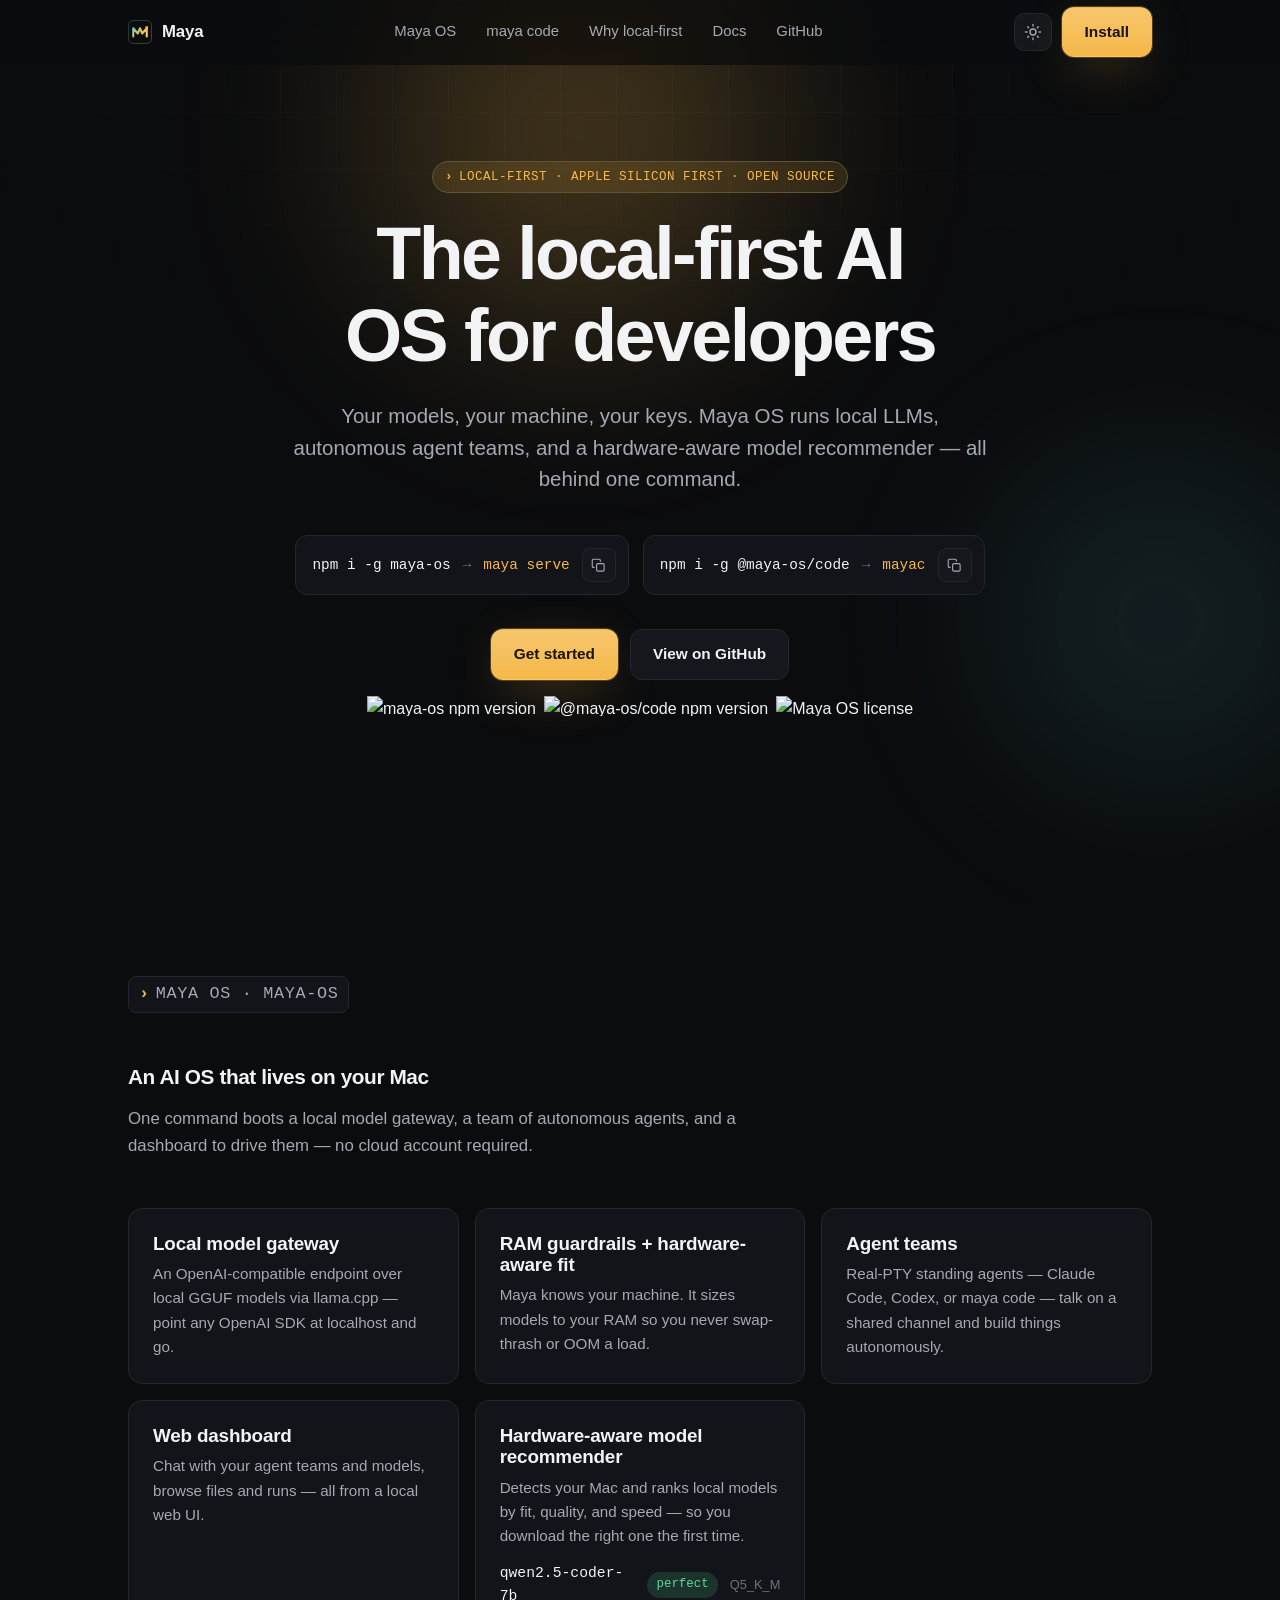
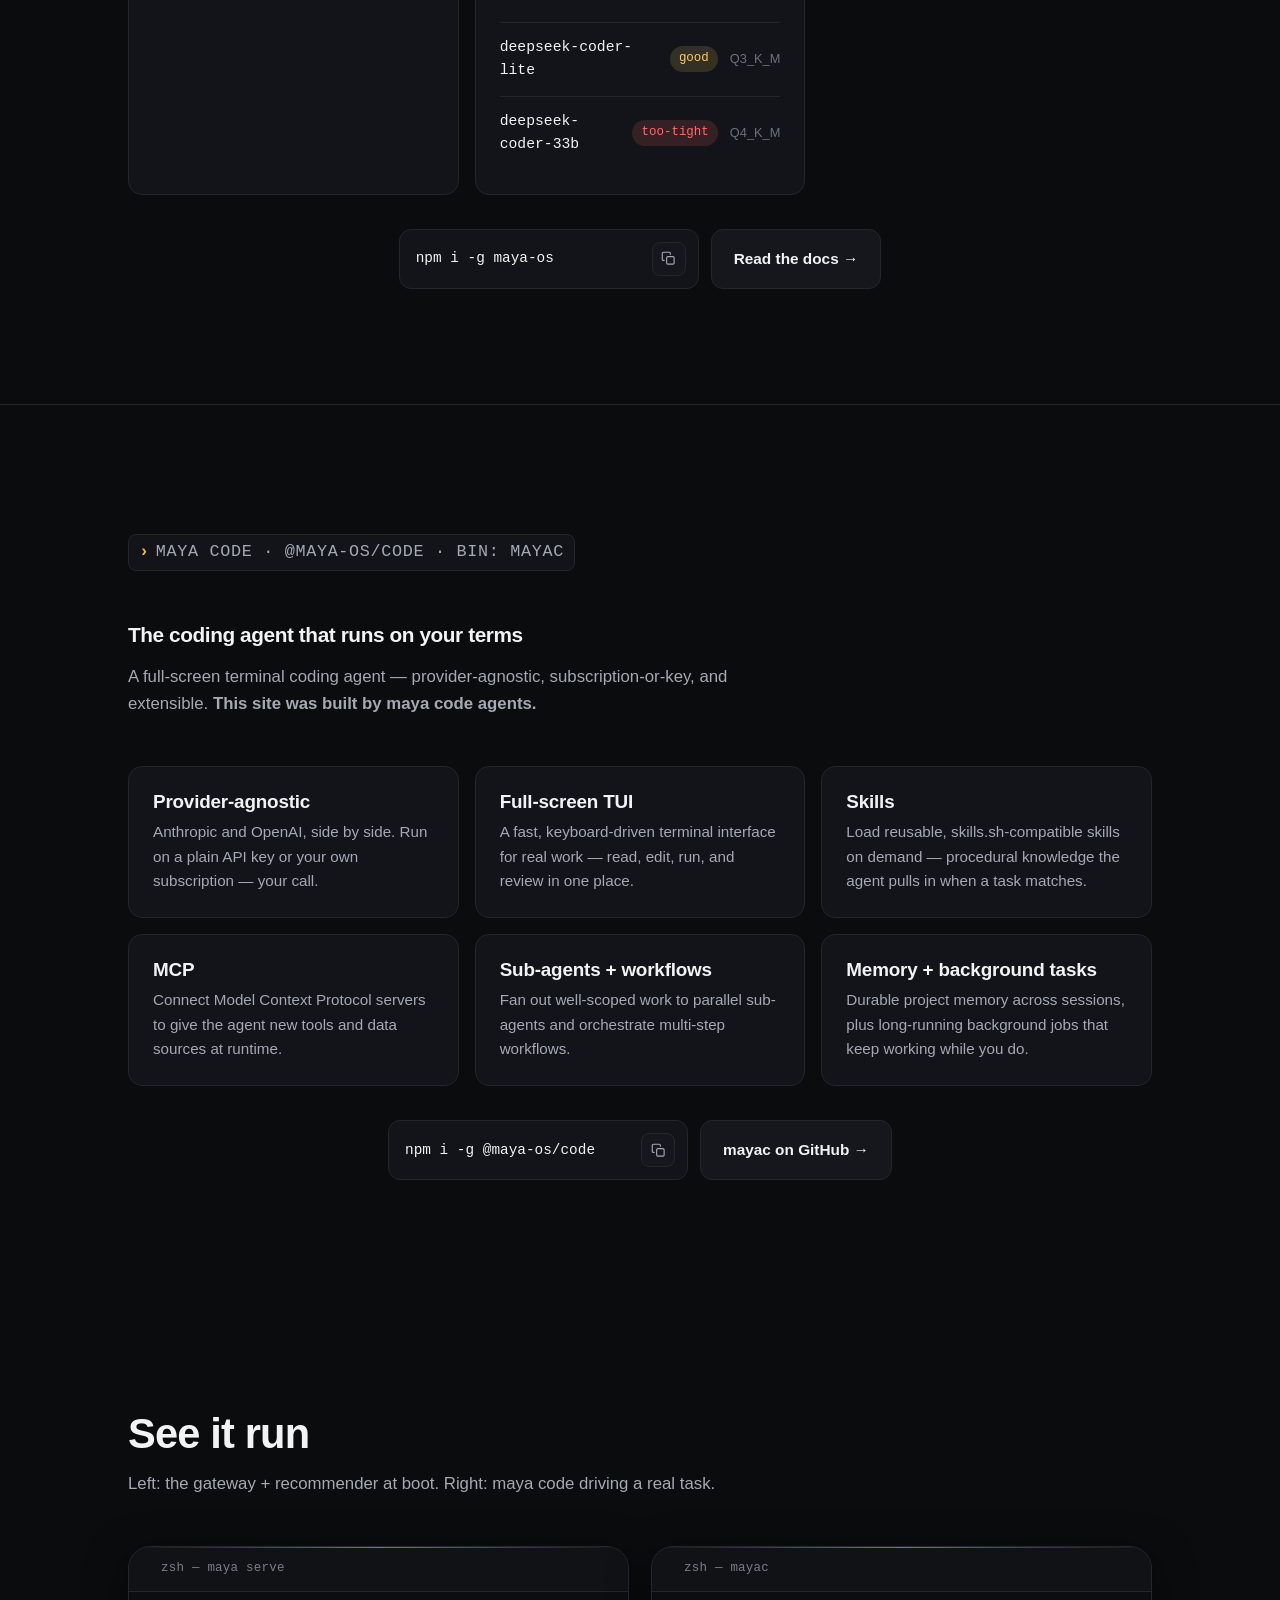
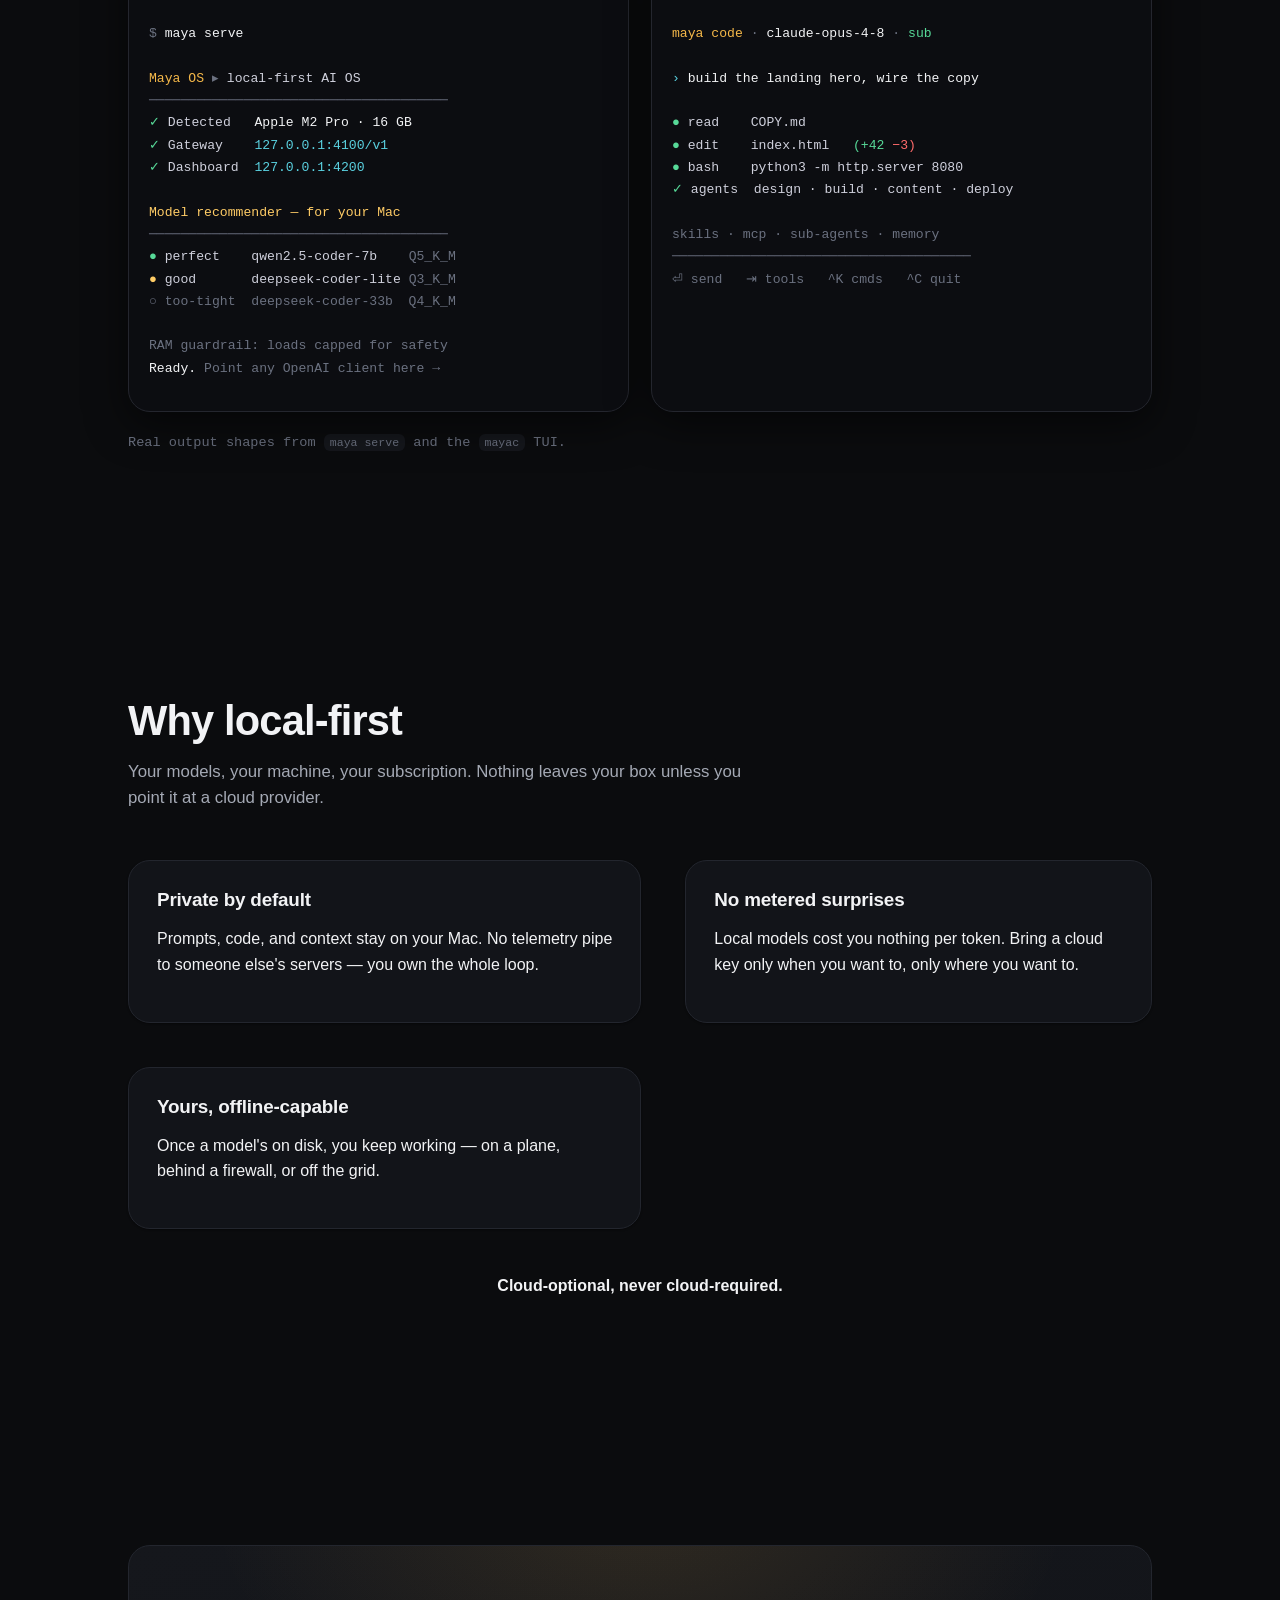
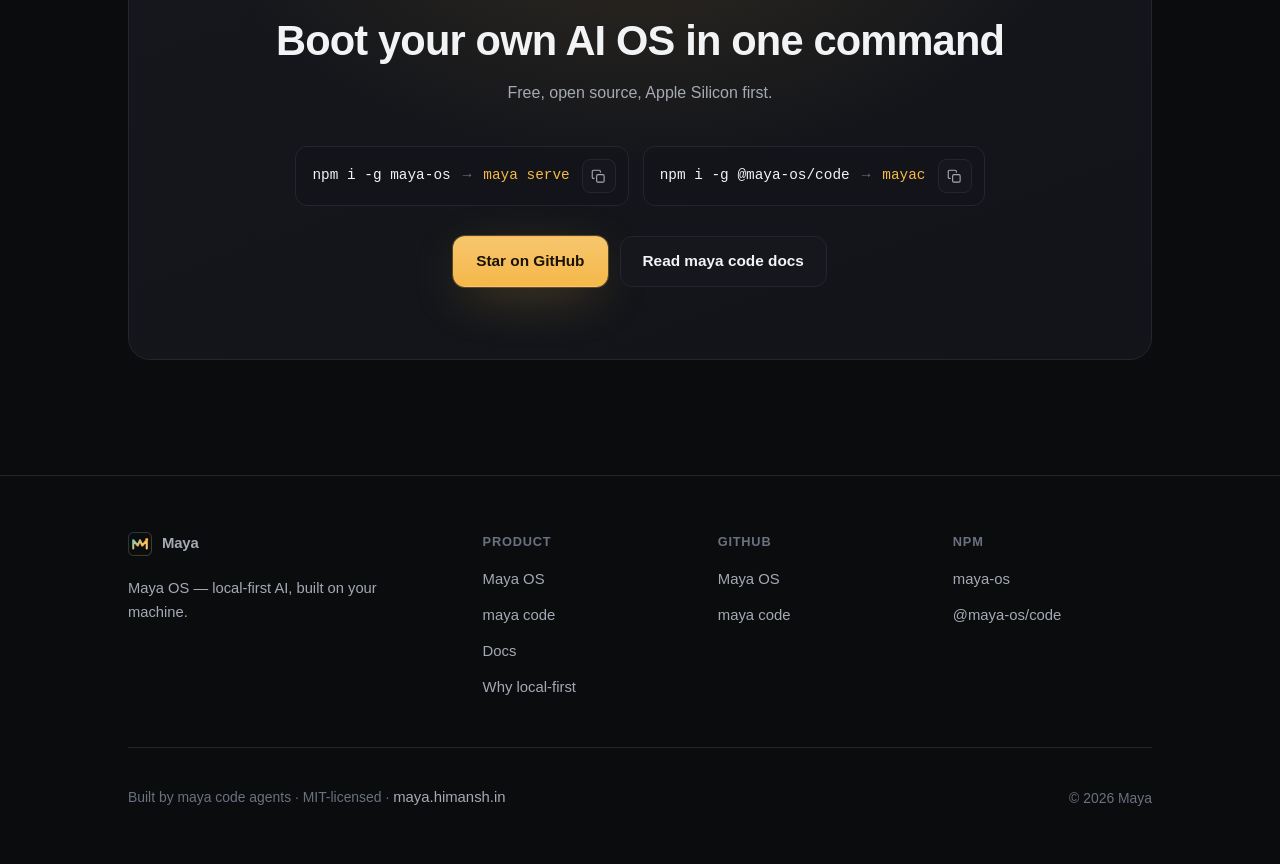
==== commit c8a6e6af: "Fix layout bugs and add a docs page index.html: the recommender card used .fit (a badge class: nowra" ====
--- a/index.html
+++ b/index.html
@@ -56,6 +56,7 @@
       <a href="#maya-os">Maya OS</a>
       <a href="#maya-code">maya code</a>
       <a href="#why-local-first">Why local-first</a>
+      <a href="/docs.html">Docs</a>
       <a href="https://github.com/iamthehimansh/Maya-os" rel="noopener">GitHub</a>
     </nav>
 
@@ -84,16 +85,22 @@
 
       <div class="installs">
         <div class="copy-cmd">
-          <code class="cmd">npm i -g maya-os<span class="t-dim">&nbsp;&nbsp;→&nbsp;&nbsp;</span>maya serve</code>
-          <button class="copy-btn" type="button" data-copy="npm i -g maya-os" aria-label="Copy: npm i -g maya-os">Copy</button>
-        </div>
-        <p class="t-dim">Boot the OS + dashboard</p>
+          <code>npm i -g maya-os</code>
+          <span class="arrow" aria-hidden="true">→</span>
+          <code class="run">maya serve</code>
+          <button class="copy-btn" type="button" data-copy="npm i -g maya-os" aria-label="Copy: npm i -g maya-os">
+            <svg viewBox="0 0 24 24" fill="none" stroke="currentColor" stroke-width="1.8" stroke-linecap="round" stroke-linejoin="round" aria-hidden="true"><rect x="9" y="9" width="12" height="12" rx="2"/><path d="M5 15H4a2 2 0 0 1-2-2V4a2 2 0 0 1 2-2h9a2 2 0 0 1 2 2v1"/></svg>
+          </button>
+        </div>
 
         <div class="copy-cmd">
-          <code class="cmd">npm i -g @maya-os/code<span class="t-dim">&nbsp;&nbsp;→&nbsp;&nbsp;</span>mayac</code>
-          <button class="copy-btn" type="button" data-copy="npm i -g @maya-os/code" aria-label="Copy: npm i -g @maya-os/code">Copy</button>
-        </div>
-        <p class="t-dim">Launch the coding agent</p>
+          <code>npm i -g @maya-os/code</code>
+          <span class="arrow" aria-hidden="true">→</span>
+          <code class="run">mayac</code>
+          <button class="copy-btn" type="button" data-copy="npm i -g @maya-os/code" aria-label="Copy: npm i -g @maya-os/code">
+            <svg viewBox="0 0 24 24" fill="none" stroke="currentColor" stroke-width="1.8" stroke-linecap="round" stroke-linejoin="round" aria-hidden="true"><rect x="9" y="9" width="12" height="12" rx="2"/><path d="M5 15H4a2 2 0 0 1-2-2V4a2 2 0 0 1 2-2h9a2 2 0 0 1 2 2v1"/></svg>
+          </button>
+        </div>
       </div>
 
       <div class="hero-cta">
@@ -138,16 +145,33 @@
           <h3>Web dashboard</h3>
           <p>Chat with your agent teams and models, browse files and runs — all from a local web UI.</p>
         </article>
-        <article class="card fit reveal">
+        <article class="card reveal">
           <h3>Hardware-aware model recommender</h3>
-          <p>Detects your Mac and ranks local models by fit, quality, and speed — <span class="t-green">perfect</span> / <span class="t-yellow">good</span> / <span class="t-dim">too-tight</span> — so you download the right one the first time.</p>
+          <p>Detects your Mac and ranks local models by fit, quality, and speed — so you download the right one the first time.</p>
+          <div class="recommender-row">
+            <span class="model">qwen2.5-coder-7b</span>
+            <span class="fit perfect">perfect</span>
+            <span class="meta">Q5_K_M</span>
+          </div>
+          <div class="recommender-row">
+            <span class="model">deepseek-coder-lite</span>
+            <span class="fit good">good</span>
+            <span class="meta">Q3_K_M</span>
+          </div>
+          <div class="recommender-row">
+            <span class="model">deepseek-coder-33b</span>
+            <span class="fit tight">too-tight</span>
+            <span class="meta">Q4_K_M</span>
+          </div>
         </article>
       </div>
 
       <div class="hero-cta">
         <div class="copy-cmd">
-          <code class="cmd">npm i -g maya-os</code>
-          <button class="copy-btn" type="button" data-copy="npm i -g maya-os" aria-label="Copy: npm i -g maya-os">Copy</button>
+          <code>npm i -g maya-os</code>
+          <button class="copy-btn" type="button" data-copy="npm i -g maya-os" aria-label="Copy: npm i -g maya-os">
+            <svg viewBox="0 0 24 24" fill="none" stroke="currentColor" stroke-width="1.8" stroke-linecap="round" stroke-linejoin="round" aria-hidden="true"><rect x="9" y="9" width="12" height="12" rx="2"/><path d="M5 15H4a2 2 0 0 1-2-2V4a2 2 0 0 1 2-2h9a2 2 0 0 1 2 2v1"/></svg>
+          </button>
         </div>
         <a class="btn btn-ghost" href="https://github.com/iamthehimansh/Maya-os" rel="noopener">Read the docs →</a>
       </div>
@@ -195,8 +219,10 @@
 
       <div class="hero-cta">
         <div class="copy-cmd">
-          <code class="cmd">npm i -g @maya-os/code</code>
-          <button class="copy-btn" type="button" data-copy="npm i -g @maya-os/code" aria-label="Copy: npm i -g @maya-os/code">Copy</button>
+          <code>npm i -g @maya-os/code</code>
+          <button class="copy-btn" type="button" data-copy="npm i -g @maya-os/code" aria-label="Copy: npm i -g @maya-os/code">
+            <svg viewBox="0 0 24 24" fill="none" stroke="currentColor" stroke-width="1.8" stroke-linecap="round" stroke-linejoin="round" aria-hidden="true"><rect x="9" y="9" width="12" height="12" rx="2"/><path d="M5 15H4a2 2 0 0 1-2-2V4a2 2 0 0 1 2-2h9a2 2 0 0 1 2 2v1"/></svg>
+          </button>
         </div>
         <a class="btn btn-ghost" href="https://github.com/iamthehimansh/Mayac" rel="noopener">mayac on GitHub →</a>
       </div>
@@ -219,20 +245,20 @@
           </div>
           <pre class="terminal__body term-body"><code><span class="t-dim">$</span> <span class="t-white">maya serve</span>
 
-  <span class="t-violet">Maya OS</span>  <span class="t-dim">▸</span>  local-first AI OS
-  <span class="t-dim">────────────────────────────────────────────────</span>
-  <span class="t-green">✓</span> Detected   <span class="t-white">Apple M2 Pro · 16 GB unified memory</span>
-  <span class="t-green">✓</span> Gateway    <span class="t-cyan">http://127.0.0.1:4100/v1</span>  <span class="t-dim">(OpenAI-compatible)</span>
-  <span class="t-green">✓</span> Dashboard  <span class="t-cyan">http://127.0.0.1:4200</span>
-
-  <span class="t-yellow">Model recommender — ranked for your Mac</span>
-  <span class="t-dim">────────────────────────────────────────────────</span>
-  <span class="t-green">●</span> perfect     qwen2.5-coder-7b        Q5_K_M   ~30 tok/s
-  <span class="t-yellow">●</span> good        deepseek-coder-v2-lite  Q3_K_M   ~110 tok/s
-  <span class="t-dim">○ too-tight   deepseek-coder-33b      Q4_K_M   ~19 GB</span>
-
-  <span class="t-dim">RAM guardrail: loads capped to keep you safe</span>
-  <span class="t-white">Ready.</span> Point any OpenAI client at <span class="t-cyan">127.0.0.1:4100</span> <span class="t-dim">→</span></code></pre>
+<span class="t-violet">Maya OS</span> <span class="t-dim">▸</span> local-first AI OS
+<span class="t-dim">──────────────────────────────────────</span>
+<span class="t-green">✓</span> Detected   <span class="t-white">Apple M2 Pro · 16 GB</span>
+<span class="t-green">✓</span> Gateway    <span class="t-cyan">127.0.0.1:4100/v1</span>
+<span class="t-green">✓</span> Dashboard  <span class="t-cyan">127.0.0.1:4200</span>
+
+<span class="t-yellow">Model recommender — for your Mac</span>
+<span class="t-dim">──────────────────────────────────────</span>
+<span class="t-green">●</span> perfect    qwen2.5-coder-7b    <span class="t-dim">Q5_K_M</span>
+<span class="t-yellow">●</span> good       deepseek-coder-lite <span class="t-dim">Q3_K_M</span>
+<span class="t-dim">○ too-tight  deepseek-coder-33b  Q4_K_M</span>
+
+<span class="t-dim">RAM guardrail: loads capped for safety</span>
+<span class="t-white">Ready.</span> <span class="t-dim">Point any OpenAI client here →</span></code></pre>
         </figure>
 
         <figure class="terminal reveal">
@@ -240,18 +266,18 @@
             <span class="term-dots" aria-hidden="true"></span>
             <span class="term-title">zsh — mayac</span>
           </div>
-          <pre class="terminal__body term-body"><code><span class="t-violet">maya code</span> <span class="t-dim">·</span> <span class="t-white">anthropic/claude-opus-4-8</span> <span class="t-dim">·</span> <span class="t-green">sub</span>
-
-<span class="t-cyan">›</span> <span class="t-white">build the landing hero and wire the copy</span>
-
-  <span class="t-green">●</span> read    COPY.md
-  <span class="t-green">●</span> edit    index.html   <span class="t-green">(+42</span> <span class="t-red">−3)</span>
-  <span class="t-green">●</span> bash    python3 -m http.server 8080
-  <span class="t-green">✓</span> agents  design · build · content · deploy
-
-  <span class="t-dim">skills · mcp · sub-agents · memory · background</span>
-<span class="t-dim">──────────────────────────────────────────────────</span>
-  <span class="t-dim">⏎ send   ⇥ tools   ^K commands   ^C quit</span></code></pre>
+          <pre class="terminal__body term-body"><code><span class="t-violet">maya code</span> <span class="t-dim">·</span> <span class="t-white">claude-opus-4-8</span> <span class="t-dim">·</span> <span class="t-green">sub</span>
+
+<span class="t-cyan">›</span> <span class="t-white">build the landing hero, wire the copy</span>
+
+<span class="t-green">●</span> read    COPY.md
+<span class="t-green">●</span> edit    index.html   <span class="t-green">(+42</span> <span class="t-red">−3)</span>
+<span class="t-green">●</span> bash    python3 -m http.server 8080
+<span class="t-green">✓</span> agents  design · build · content · deploy
+
+<span class="t-dim">skills · mcp · sub-agents · memory</span>
+<span class="t-dim">──────────────────────────────────────</span>
+<span class="t-dim">⏎ send   ⇥ tools   ^K cmds   ^C quit</span></code></pre>
         </figure>
       </div>
       <p class="term-caption">Real output shapes from <code>maya serve</code> and the <code>mayac</code> TUI.</p>
@@ -297,12 +323,20 @@
 
         <div class="installs">
           <div class="copy-cmd">
-            <code class="cmd">npm i -g maya-os<span class="t-dim">&nbsp;&nbsp;→&nbsp;&nbsp;</span>maya serve</code>
-            <button class="copy-btn" type="button" data-copy="npm i -g maya-os" aria-label="Copy: npm i -g maya-os">Copy</button>
+            <code>npm i -g maya-os</code>
+            <span class="arrow" aria-hidden="true">→</span>
+            <code class="run">maya serve</code>
+            <button class="copy-btn" type="button" data-copy="npm i -g maya-os" aria-label="Copy: npm i -g maya-os">
+              <svg viewBox="0 0 24 24" fill="none" stroke="currentColor" stroke-width="1.8" stroke-linecap="round" stroke-linejoin="round" aria-hidden="true"><rect x="9" y="9" width="12" height="12" rx="2"/><path d="M5 15H4a2 2 0 0 1-2-2V4a2 2 0 0 1 2-2h9a2 2 0 0 1 2 2v1"/></svg>
+            </button>
           </div>
           <div class="copy-cmd">
-            <code class="cmd">npm i -g @maya-os/code<span class="t-dim">&nbsp;&nbsp;→&nbsp;&nbsp;</span>mayac</code>
-            <button class="copy-btn" type="button" data-copy="npm i -g @maya-os/code" aria-label="Copy: npm i -g @maya-os/code">Copy</button>
+            <code>npm i -g @maya-os/code</code>
+            <span class="arrow" aria-hidden="true">→</span>
+            <code class="run">mayac</code>
+            <button class="copy-btn" type="button" data-copy="npm i -g @maya-os/code" aria-label="Copy: npm i -g @maya-os/code">
+              <svg viewBox="0 0 24 24" fill="none" stroke="currentColor" stroke-width="1.8" stroke-linecap="round" stroke-linejoin="round" aria-hidden="true"><rect x="9" y="9" width="12" height="12" rx="2"/><path d="M5 15H4a2 2 0 0 1-2-2V4a2 2 0 0 1 2-2h9a2 2 0 0 1 2 2v1"/></svg>
+            </button>
           </div>
         </div>
 
@@ -333,6 +367,7 @@
         <ul>
           <li><a href="https://www.npmjs.com/package/maya-os" rel="noopener">Maya OS</a></li>
           <li><a href="https://www.npmjs.com/package/@maya-os/code" rel="noopener">maya code</a></li>
+          <li><a href="/docs.html">Docs</a></li>
           <li><a href="#why-local-first">Why local-first</a></li>
         </ul>
       </nav>
--- a/styles.css
+++ b/styles.css
@@ -480,3 +480,26 @@
 .t-pink  { color: #ff9ec4; }
 .t-white { color: #f2f3f5; }
 .t-red   { color: #ff6b6b; }
+
+/* ------------------------------------------------- page fixes / docs --- */
+/* .copy-cmd has min-width:300px — keep it from overflowing narrow screens. */
+.copy-cmd { max-width: 100%; flex-wrap: wrap; }
+.copy-cmd code { overflow-x: auto; max-width: 100%; }
+@media (max-width: 520px) { .copy-cmd { min-width: 0; } }
+
+/* Docs page rhythm (standalone h1/h2 inside .product). */
+.product h1 { margin-bottom: 12px; }
+.product h2 { margin: 52px 0 18px; font-size: 1.3rem; }
+.product > .container > h2:first-of-type { margin-top: 36px; }
+.card h3 .meta { font-family: var(--font-mono); font-size: .76rem; color: var(--text-faint); margin-left: 6px; }
+.card p code, .lead code, .term-caption code {
+  font-family: var(--font-mono); font-size: .85em;
+  background: var(--bg-elev-2); padding: 2px 6px; border-radius: 6px;
+}
+figure.terminal { margin: 0 0 24px; }
+
+/* Slimmer terminal scrollbar when a line does overflow. */
+.term-body { scrollbar-width: thin; }
+.term-body::-webkit-scrollbar { height: 6px; }
+.term-body::-webkit-scrollbar-thumb { background: var(--border); border-radius: 6px; }
+.term-body::-webkit-scrollbar-track { background: transparent; }
